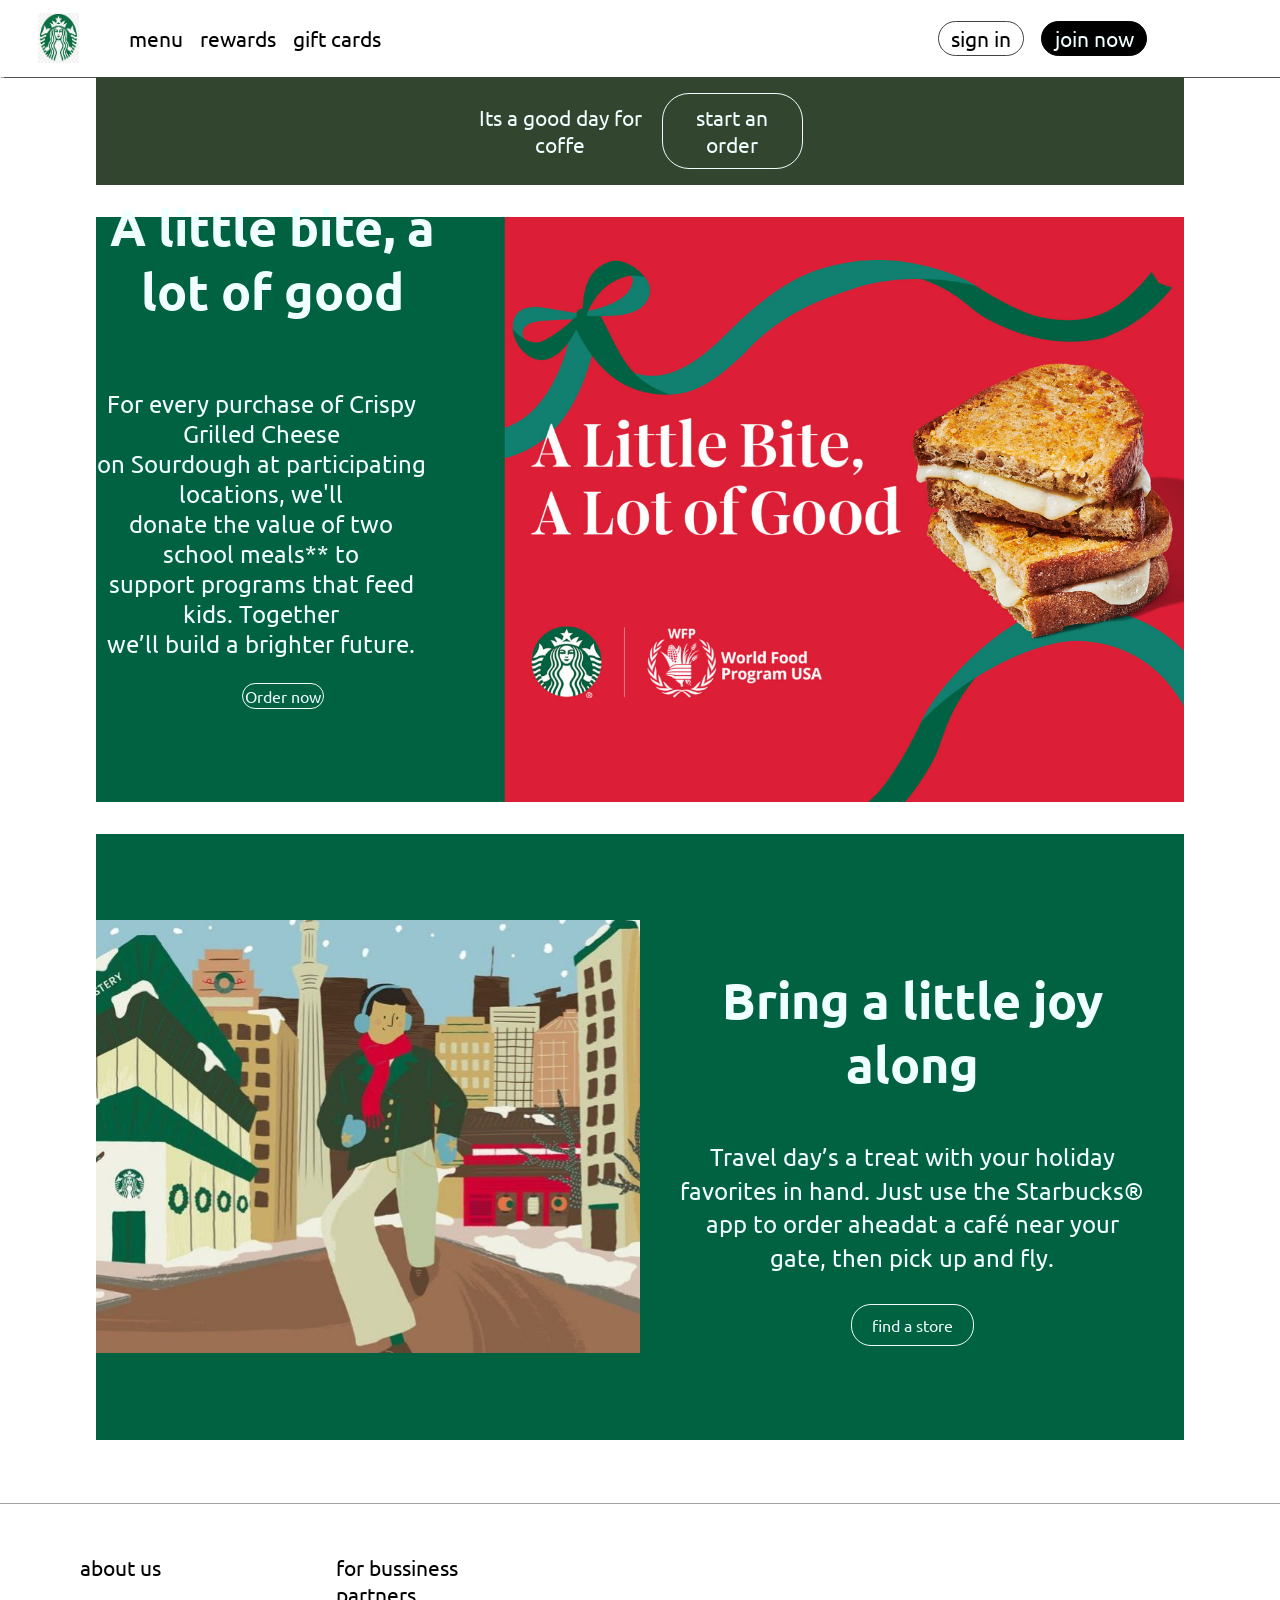
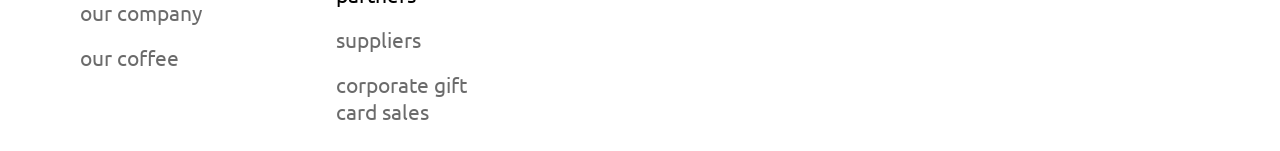
==== index.html @ ed2dbbd5 "first commit" ====
<html lang="en">
<head>
    <meta charset="UTF-8">
    <meta name="viewport" content="width=device-width, initial-scale=1.0">
    <title>Starbucks Cofee Company</title>
    <link rel="stylesheet" href="style.css">
</head>
<body>
    <header>
        <img src="starbucks_logo.jpg" alt="">
        <div class="header_left">
            <a href="">menu</a>
            <a href="">rewards</a>
            <a href="">gift cards</a>
        </div>
        <div class="header_right">
            <a href="" id="sign_in">sign in</a>
            <a href="" id="join_now">join now</a>
        </div>
    </header>
    <section class="first">
        <div>Its a good day for coffe</div>
        <a href="">start an order</a>
    </section>
    <section class="img-right">
        <div class="text text-right">
            <h1>A little bite, a lot of good</h1>
            <p>For every purchase of Crispy Grilled Cheese</br>on Sourdough at participating locations, we'll</br>donate the value of two school meals** to</br>support programs that feed kids. Together</br>we’ll build a brighter future.</p>
            <a href="">Order now</a>
        </div>
        <div class="img-right1">
            <img src="img_right_1.jpg" alt="">
        </div>
    </section>
    <section class="img-left">
        <div class="img-left1">
            <img src="img_left_2.jpg" alt="">
        </div>
        <div class="text text-left">
            <h1>Bring a little joy along</h1>
            <p>Travel day’s a treat with your holiday favorites in hand. Just use the Starbucks® app to order aheadat a café near your gate, then pick up and fly.</p>
            <a href="">find a store</a>
        </div>
    </section>
    <footer>
        <div class="column">
            <h2>about us</h2> 
            <a href="">our company</a>
            <a href="">our coffee</a>
        </div>
        <div class="column">
            <h2>for bussiness partners</h2>
            <a href="">suppliers</a>
            <a href="">corporate gift card sales</a>
        </div>
    </footer>
    <script src="main.js"></script>
</body>
</html>
---- style.css ----
@import url('https://fonts.googleapis.com/css2?family=Ubuntu:ital,wght@0,300;0,400;0,500;0,700;1,300;1,400;1,500;1,700&display=swap');

*{
    font-size: 21px;
}

body{
    padding: 0;
    margin: 0;
    max-width: 100vw;
    font-family: "Ubuntu", sans-serif;
    font-weight: 400;
    font-style: normal;
}

header{
    height: 8.5%;
    display: flex;
    flex-wrap: nowrap;
    align-items: center;
    box-shadow: 1px .5px 1px rgb(80, 80, 80);
}
.header_left{
    display: flex;
    justify-content:start;
    padding-left: 3.9%;
    gap: 17px;
    width: 40%;
}
.header_right{
    display: flex;
    justify-content: flex-end;
    padding-right: 10.4%;
    gap: 17px;
    width: 40%;
}
#sign_in{
    border: 1.5px solid rgb(66, 66, 66);
    border-radius: 20px;
    padding-left: 2.4%;
    padding-bottom: .6%;
    padding-right: 2.4%;
    padding-top: .6%;
    color:black;
}
#join_now{
    border: 1px solid black;
    border-radius: 20px;
    padding-left: 2.4%;
    padding-bottom: .6%;
    padding-right: 2.4%;
    padding-top: .6%;
    color:azure;
    background-color: black;
}

.header_left a{
    text-decoration: none;
    color: black;
}
.header_right a{
    text-decoration: none;
}
header img{
    height: 65%;
    width: 3.2%;
    padding-left: 3%;
}

.first a{
    text-decoration: none;
    color: azure;
    margin-right: 35%;
    border: 1.5px solid azure;
    border-radius: 27px;
    padding: 10px;
}
.first a:hover{
    background-color: #267a2a;
}
.first{
    background-color: #32462F;
    color:azure;
    width: 85%;
    height: 12%;
    margin-left: 7.5%;
    text-align: center;
    display: flex;
    align-items: center;
    justify-content: space-evenly;
}
.first div{
    margin-left: 33.4%;
}



.img-right{
    width: 85%;
    height: 65%;
    background-color: #006241;
    margin-left: 7.5%;
    margin-top: 2.5%;
    display: flex;
}
.text-right{
    color:azure;
    text-align: left;
    text-align: center;
    margin-bottom: 8.5%;
    display: flex;
    justify-content: flex-end;
    flex-direction: column;
    align-items: end;
    width: 50%;
}
.text-right a{
    text-decoration: none;
    color: azure;
    font-size: 16px;
    border: 1.3px solid azure;
    border-radius: 20px;
    padding: 10px 20px;
    display: inline-block;
    padding: .6%;
    margin-right: 35.5%;
}
.text-right a:hover{
    opacity: 14;
}
.text-right h1{
    font-size: 50px;
}
.text-right p{
    font-size: 24px;
    margin-right: 6.5%;
}
.img-right1{
    display: flex;
    flex-direction: row;
    margin-left: 5%;
}


.img-left {
    width: 85%;
    height: auto; 
    min-height: 606.1px; 
    background-color: #006241;
    margin-left: 7.5%;
    margin-top: 2.5%;
    display: flex;
    align-items: center; 
    justify-content: space-between; 
    overflow: hidden; 
}

.img-left1 {
    width: 50%; 
    height: 100%;
    display: flex;
    align-items: center;
    justify-content: flex-start;    
}

.img-left1 img {
    width: 100%;
    height: 100%;
    object-fit: cover; 
    display: block;
}

.text-left {
    color: azure;
    width: 50%;
    padding: 40px;
    display: flex;
    flex-direction: column;
    align-items: center;
    justify-content: center;
    text-align: center;
    box-sizing: border-box;
}

.text-left h1 {
    font-size: 50px;
    margin-bottom: 20px;
    width: 100%;
    text-align: center;
}

.text-left p {
    font-size: 24px;
    margin-bottom: 30px;
    width: 100%;
    text-align: center;
    line-height: 1.4;
}

.text-left a {
    text-decoration: none;
    color: azure;
    font-size: 16px;
    border: 1.3px solid azure;
    border-radius: 20px;
    padding: 10px 20px;
    display: inline-block;
}


.column{
    display: flex;
    flex-direction: column;
    width: 20%;
    align-items: start;
    margin-top: 2.6%;
    margin-bottom: 2%;
}
.column h2{
    display: flex;
    flex-direction: column;
    margin-left: 80px;
    font-weight: 400;
}
.column a{
    text-decoration: none;
    margin-left: 80px;
    color: #00000094;
}
.column :nth-child(3){
    padding-top: 18.5px;
}
footer{
    display: flex;
    width: 100vw;
    box-shadow: 0 -.5px rgb(70, 70, 70);
    margin-top: 5%;
}
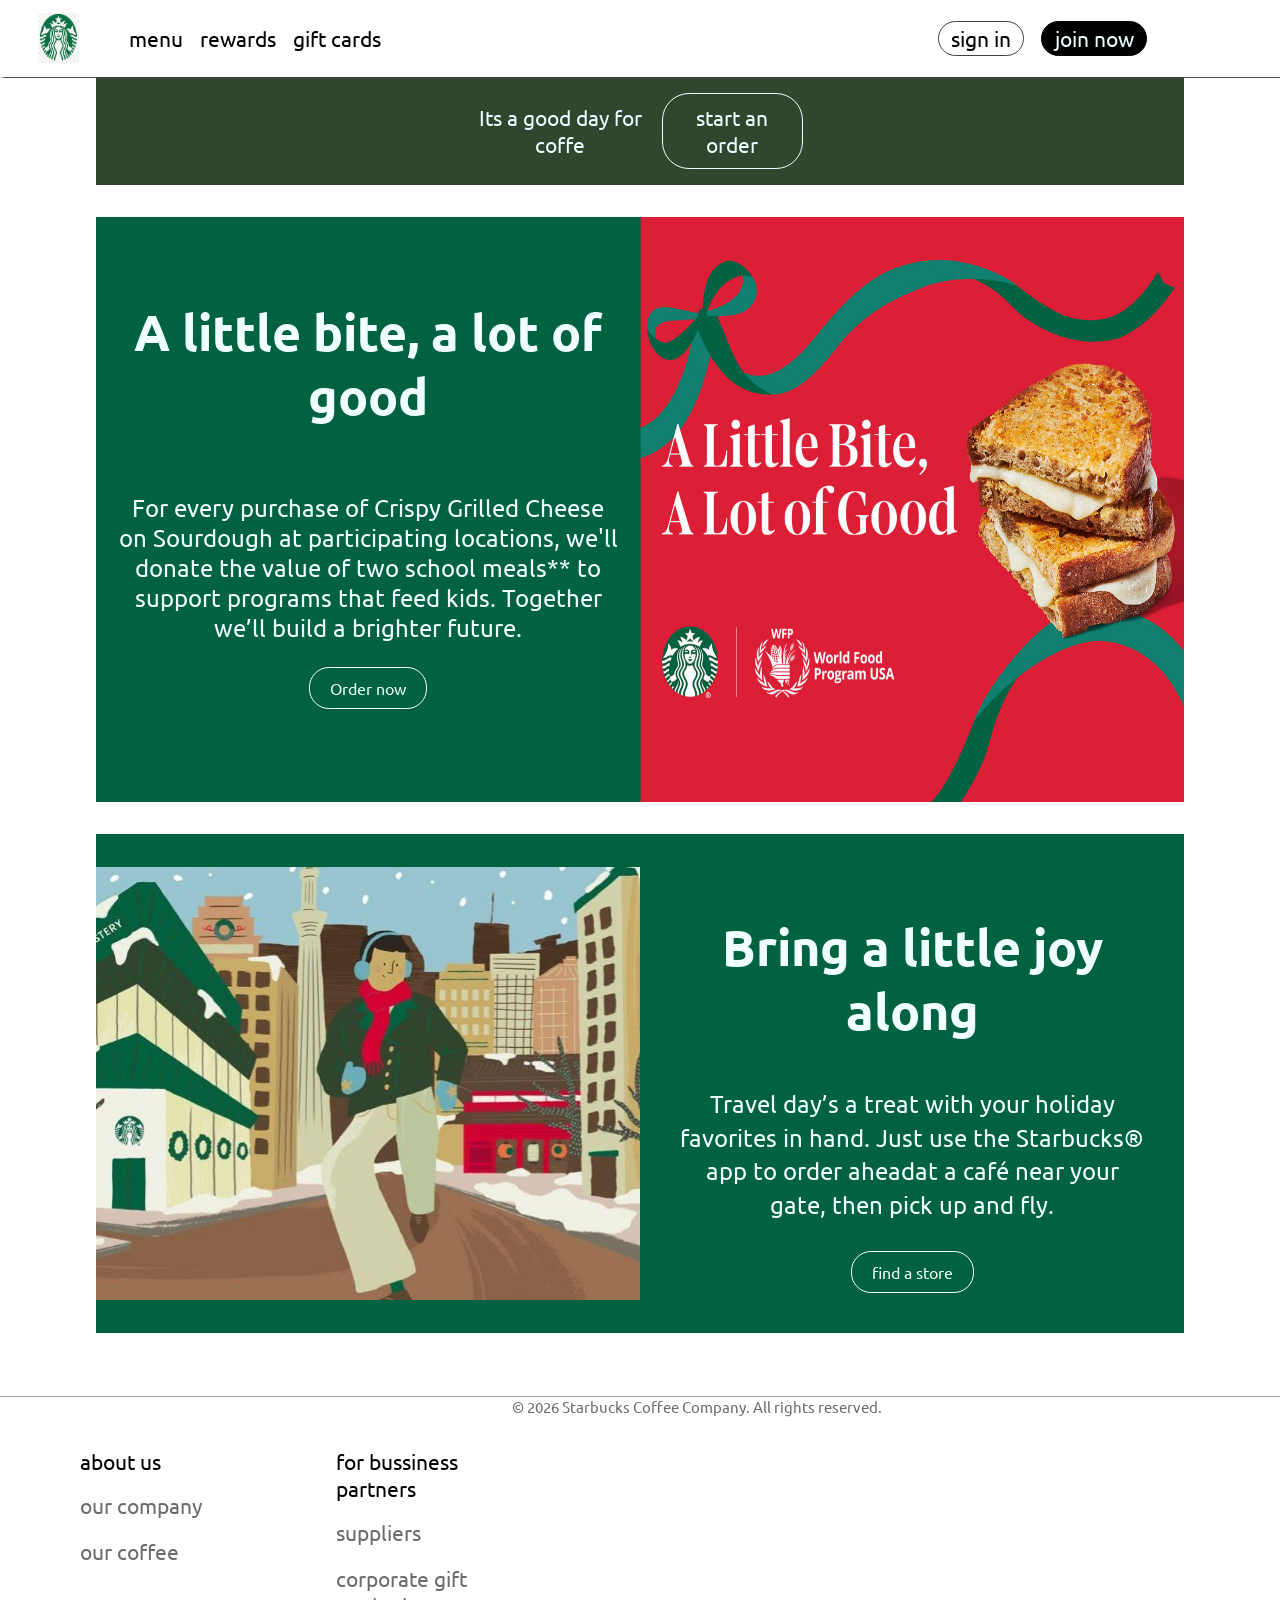
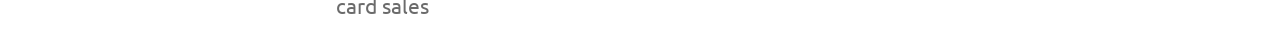
==== commit fd13382b: "added phone adoptation(without header and .rights is bulshit in pc)" ====
--- a/index.html
+++ b/index.html
@@ -53,6 +53,7 @@
             <a href="">suppliers</a>
             <a href="">corporate gift card sales</a>
         </div>
+        <div class="rights">© 2026 Starbucks Coffee Company. All rights reserved.</div>
     </footer>
     <script src="main.js"></script>
 </body>
--- a/style.css
+++ b/style.css
@@ -2,6 +2,7 @@
 
 *{
     font-size: 21px;
+    overflow-x: hidden;
 }
 
 body{
@@ -42,6 +43,9 @@
     padding-right: 2.4%;
     padding-top: .6%;
     color:black;
+}
+#sign_in:hover{
+    background-color: lightgray;
 }
 #join_now{
     border: 1px solid black;
@@ -53,10 +57,16 @@
     color:azure;
     background-color: black;
 }
+#join_now:hover{
+    background-color: #3b4040;
+}
 
 .header_left a{
     text-decoration: none;
     color: black;
+}
+.header_left a:hover{
+    color:#0f941a;
 }
 .header_right a{
     text-decoration: none;
@@ -76,7 +86,7 @@
     padding: 10px;
 }
 .first a:hover{
-    background-color: #267a2a;
+    background-color: #0a5422;
 }
 .first{
     background-color: #32462F;
@@ -105,16 +115,92 @@
 }
 .text-right{
     color:azure;
-    text-align: left;
     text-align: center;
     margin-bottom: 8.5%;
     display: flex;
     justify-content: flex-end;
     flex-direction: column;
-    align-items: end;
+    align-items: center;
     width: 50%;
+    box-sizing: border-box;
+
 }
 .text-right a{
+    text-decoration: none;
+    color: azure;
+    font-size: 16px;
+    border: 1.3px solid azure;
+    border-radius: 20px;
+    padding: 10px 20px;
+    /* display: inline-block;
+    padding: .6%;
+    margin-right: 35.5%; */ 
+}
+.text-right a:hover{
+    background-color: #034505;
+}
+.text-right h1{
+    font-size: 50px;
+}
+.text-right p{
+    font-size: 24px;
+}
+.img-right1{
+    width: 50%;
+}
+.img-right1 img{
+    width: 100%;
+    height: 100%;
+}
+
+
+.img-left {
+    width: 85%;
+    background-color: #006241;
+    margin-left: 7.5%;
+    margin-top: 2.5%;
+    display: flex;
+    align-items: center; 
+    justify-content: space-between; 
+    overflow: hidden; 
+}
+
+.img-left1 {
+    width: 50%;    
+}
+
+.img-left1 img {
+    width: 100%;
+    height: 100%;
+}
+
+.text-left {
+    color: azure;
+    width: 50%;
+    padding: 40px;
+    display: flex;
+    flex-direction: column;
+    align-items: center;
+    justify-content: center;
+    text-align: center;
+    box-sizing: border-box;
+}
+
+.text-left h1 {
+    font-size: 50px;
+    margin-bottom: 20px;
+    text-align: center;
+}
+
+.text-left p {
+    font-size: 24px;
+    margin-bottom: 30px;
+    width: 100%;
+    text-align: center;
+    line-height: 1.4;
+}
+
+.text-left a {
     text-decoration: none;
     color: azure;
     font-size: 16px;
@@ -122,89 +208,9 @@
     border-radius: 20px;
     padding: 10px 20px;
     display: inline-block;
-    padding: .6%;
-    margin-right: 35.5%;
-}
-.text-right a:hover{
-    opacity: 14;
-}
-.text-right h1{
-    font-size: 50px;
-}
-.text-right p{
-    font-size: 24px;
-    margin-right: 6.5%;
-}
-.img-right1{
-    display: flex;
-    flex-direction: row;
-    margin-left: 5%;
-}
-
-
-.img-left {
-    width: 85%;
-    height: auto; 
-    min-height: 606.1px; 
-    background-color: #006241;
-    margin-left: 7.5%;
-    margin-top: 2.5%;
-    display: flex;
-    align-items: center; 
-    justify-content: space-between; 
-    overflow: hidden; 
-}
-
-.img-left1 {
-    width: 50%; 
-    height: 100%;
-    display: flex;
-    align-items: center;
-    justify-content: flex-start;    
-}
-
-.img-left1 img {
-    width: 100%;
-    height: 100%;
-    object-fit: cover; 
-    display: block;
-}
-
-.text-left {
-    color: azure;
-    width: 50%;
-    padding: 40px;
-    display: flex;
-    flex-direction: column;
-    align-items: center;
-    justify-content: center;
-    text-align: center;
-    box-sizing: border-box;
-}
-
-.text-left h1 {
-    font-size: 50px;
-    margin-bottom: 20px;
-    width: 100%;
-    text-align: center;
-}
-
-.text-left p {
-    font-size: 24px;
-    margin-bottom: 30px;
-    width: 100%;
-    text-align: center;
-    line-height: 1.4;
-}
-
-.text-left a {
-    text-decoration: none;
-    color: azure;
-    font-size: 16px;
-    border: 1.3px solid azure;
-    border-radius: 20px;
-    padding: 10px 20px;
-    display: inline-block;
+}
+.text-left a:hover{
+    background-color: #034505;
 }
 
 
@@ -227,6 +233,9 @@
     margin-left: 80px;
     color: #00000094;
 }
+.column a:hover{
+    color:#46484d;
+}
 .column :nth-child(3){
     padding-top: 18.5px;
 }
@@ -235,4 +244,99 @@
     width: 100vw;
     box-shadow: 0 -.5px rgb(70, 70, 70);
     margin-top: 5%;
+}
+.rights{
+    color: #00000094;
+    font-size: 15px;
+}
+
+@media (orientation: portrait) and (max-width:430px) {
+    .first{
+        width: 100%;
+        margin-left: 0%;
+    }
+    .first div  {
+        font-size: 18.5px;
+        margin: 0%;
+    }
+    .first a{
+        font-size: 18.5px;
+        margin: 0%;
+    }
+
+    .img-right{
+        display: flex;
+        flex-direction: column-reverse;
+        width: 100%;
+        margin-left: 0%;
+        margin-top: 5%;
+    }
+    .img-right1{
+        width: 100%;
+        height: 50%;
+    }
+    .text-right{
+        width: 100%;
+    }
+    .text-right h1{
+        font-size: 28px;
+    }
+    .text-right p{
+        font-size: 20px;
+    }
+    .img-right1 img{
+        margin-top: 0%;
+    }
+
+    .img-left{
+        display: flex;
+        flex-direction: column;
+        width: 100%;
+        margin-left: 0%;
+        margin-top: 5%;
+    }
+    .img-left1{
+        width: 100%;
+        height: 50%;
+    }
+    .text-left{
+        width: 100%;
+    }
+    .text-left h1{
+        font-size: 28px;
+    }
+    .text-left p{
+        font-size: 20px;
+    }
+    .img-left1 img{
+        margin-top: 0%;
+    }
+
+    footer{
+        width: 100%;
+        display: flex;
+        flex-direction: column;
+        align-items: start;
+        margin: 0%;
+        }
+    .column{
+        width: 100%;
+        display: flex;
+        flex-direction: column;
+        align-items: start;
+        }
+    footer:last-child{
+        margin-bottom: 7%;
+    }
+    .column h2{
+        margin-left: 5%;
+    }
+    .column a{
+        margin-left: 5%;
+    }
+    .rights{
+        margin-top: 5%;
+        margin-left: 3%;
+        margin-bottom: 4%;
+    }
 }
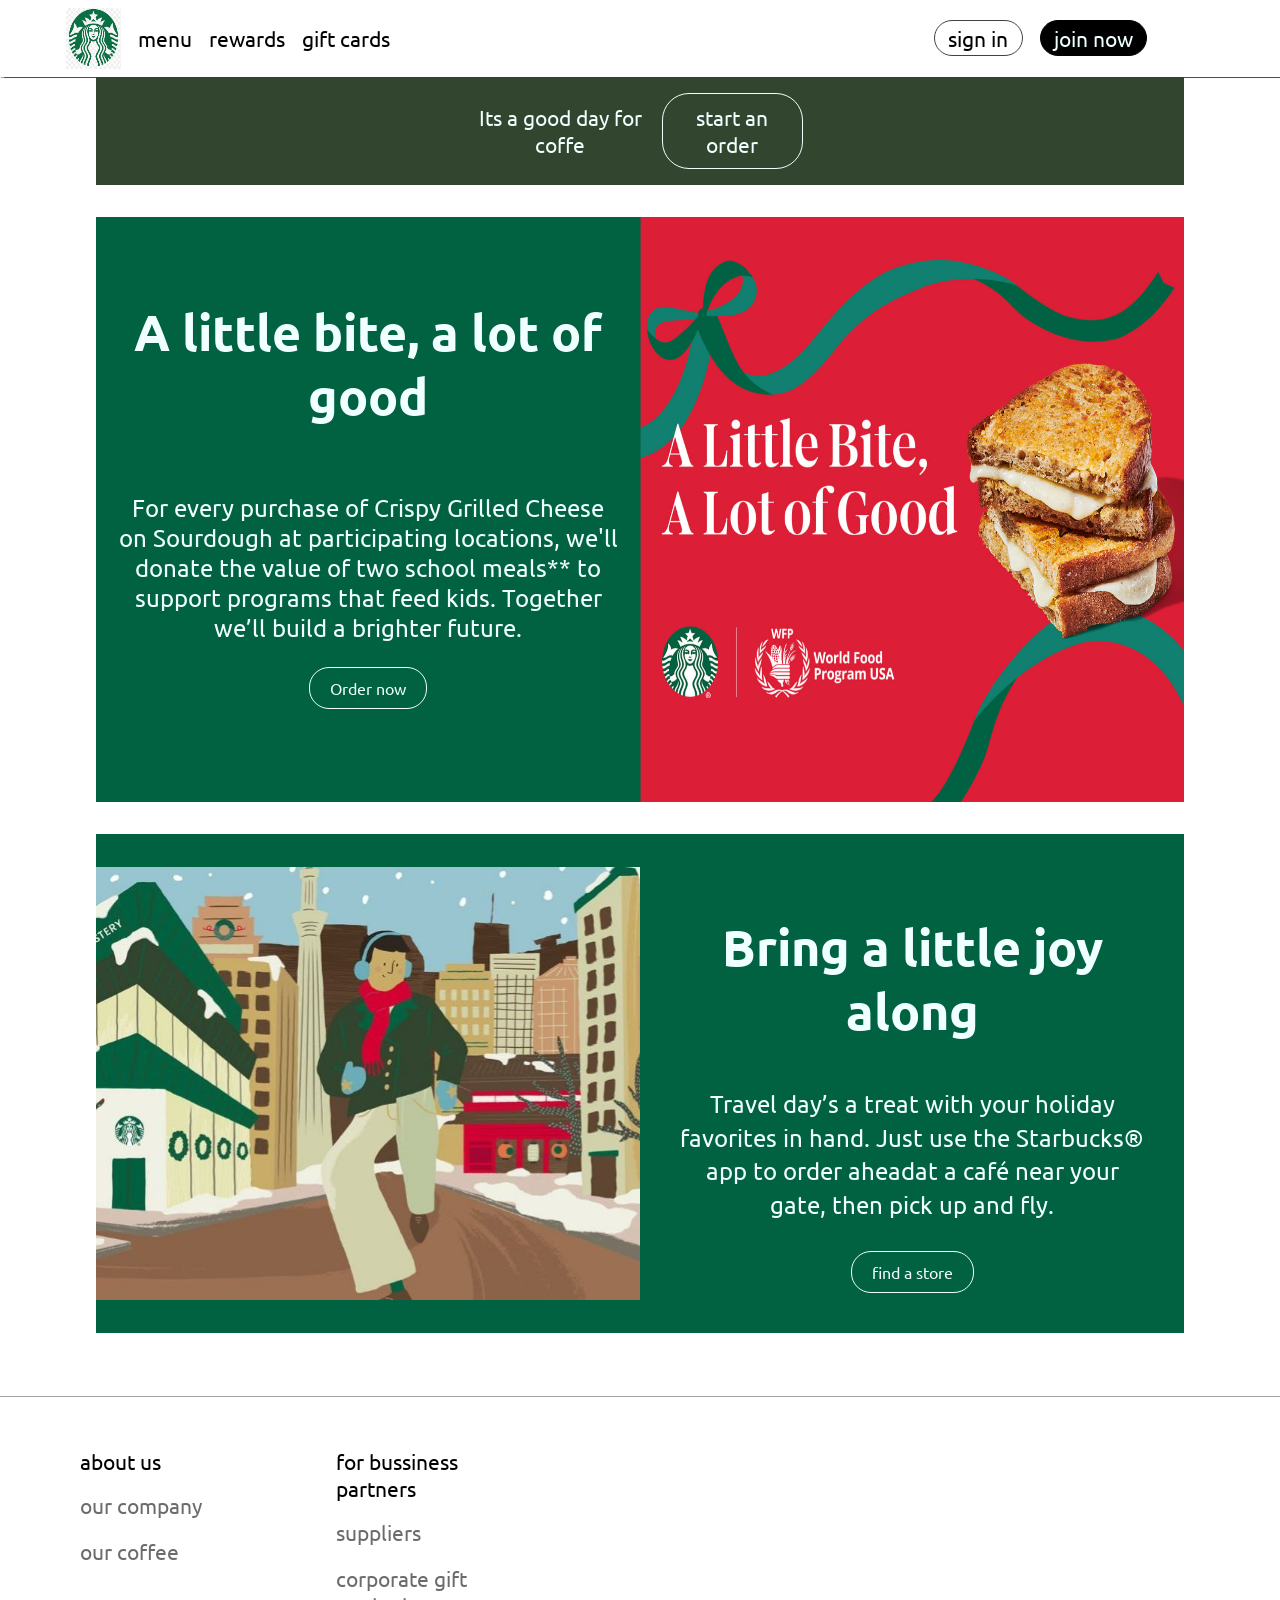
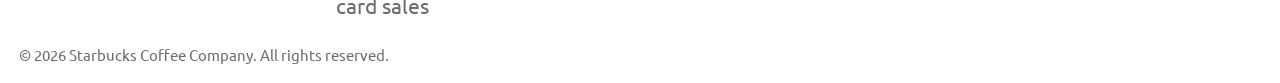
==== commit e1ed5c6f: "full phone adopt" ====
--- a/index.html
+++ b/index.html
@@ -7,8 +7,8 @@
 </head>
 <body>
     <header>
-        <img src="starbucks_logo.jpg" alt="">
         <div class="header_left">
+            <img src="starbucks_logo.jpg" alt="">
             <a href="">menu</a>
             <a href="">rewards</a>
             <a href="">gift cards</a>
@@ -43,15 +43,17 @@
         </div>
     </section>
     <footer>
-        <div class="column">
-            <h2>about us</h2> 
-            <a href="">our company</a>
-            <a href="">our coffee</a>
-        </div>
-        <div class="column">
-            <h2>for bussiness partners</h2>
-            <a href="">suppliers</a>
-            <a href="">corporate gift card sales</a>
+        <div class="footer2">
+            <div class="column">
+                <h2>about us</h2> 
+                <a href="">our company</a>
+                <a href="">our coffee</a>
+            </div>
+            <div class="column">
+                <h2>for bussiness partners</h2>
+                <a href="">suppliers</a>
+                <a href="">corporate gift card sales</a>
+            </div>
         </div>
         <div class="rights">© 2026 Starbucks Coffee Company. All rights reserved.</div>
     </footer>
--- a/style.css
+++ b/style.css
@@ -23,17 +23,19 @@
 }
 .header_left{
     display: flex;
+    align-items: center;
     justify-content:start;
     padding-left: 3.9%;
     gap: 17px;
-    width: 40%;
+    width: 50%;
+    height: 100%;
 }
 .header_right{
     display: flex;
     justify-content: flex-end;
     padding-right: 10.4%;
     gap: 17px;
-    width: 40%;
+    width: 50%;
 }
 #sign_in{
     border: 1.5px solid rgb(66, 66, 66);
@@ -64,17 +66,18 @@
 .header_left a{
     text-decoration: none;
     color: black;
+    display: flex;
+}
+.header_left img{
+    padding-left: 3%;
+    width: 10%;
+    height: 80%;
 }
 .header_left a:hover{
     color:#0f941a;
 }
 .header_right a{
     text-decoration: none;
-}
-header img{
-    height: 65%;
-    width: 3.2%;
-    padding-left: 3%;
 }
 
 .first a{
@@ -240,17 +243,52 @@
     padding-top: 18.5px;
 }
 footer{
-    display: flex;
     width: 100vw;
     box-shadow: 0 -.5px rgb(70, 70, 70);
     margin-top: 5%;
 }
+.footer2{
+    display: flex;
+}
 .rights{
     color: #00000094;
     font-size: 15px;
+    margin-left: 1.5%;
+    margin-bottom: 1.5%;
 }
 
 @media (orientation: portrait) and (max-width:430px) {
+    .header_left{
+        gap: 2px;
+        margin: 0%;
+        font-size: 18px;
+        width: 65%;
+        padding: 0%;
+        gap: 12px;
+    }
+    .header_left img{
+        height: 50%;
+        width: 16%;
+        padding:0%;
+        margin: 0%;
+    }
+    .header_left a{
+        font-size: 18px;
+        gap: 6.7px;
+        margin: 0%;
+    }
+    .header_right{
+        gap: 10px;
+        font-size: 18px;
+        width: 35%;
+        padding: 0%;
+        margin-left: auto;
+    }
+    .header_right a{
+        font-size: 18px;
+        margin: 0%;
+    }
+
     .first{
         width: 100%;
         margin-left: 0%;
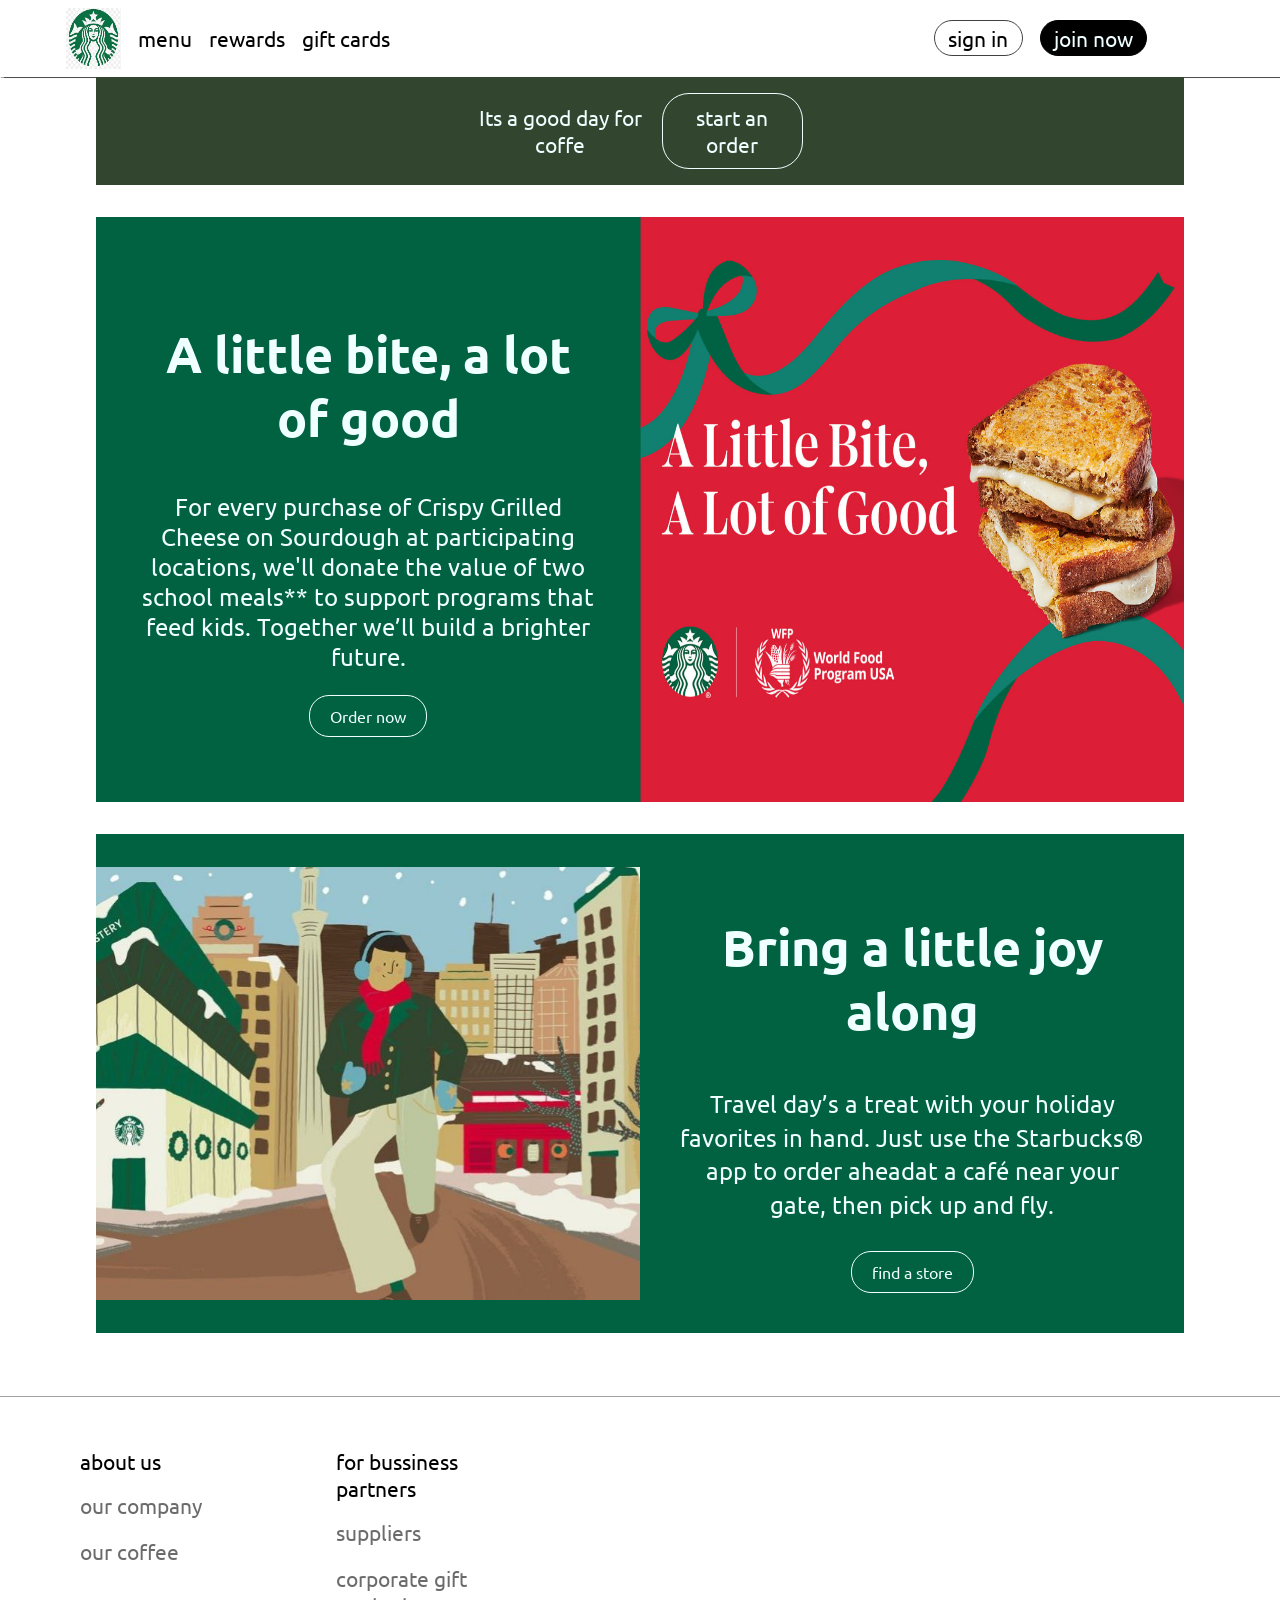
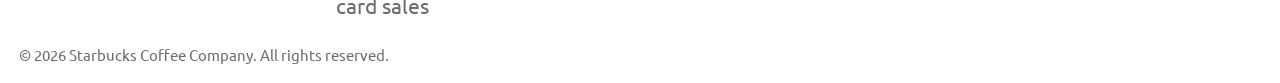
==== commit 97da5096: "full phone adopt mb" ====
--- a/index.html
+++ b/index.html
@@ -25,7 +25,7 @@
     <section class="img-right">
         <div class="text text-right">
             <h1>A little bite, a lot of good</h1>
-            <p>For every purchase of Crispy Grilled Cheese</br>on Sourdough at participating locations, we'll</br>donate the value of two school meals** to</br>support programs that feed kids. Together</br>we’ll build a brighter future.</p>
+             <p>For every purchase of Crispy Grilled Cheese on Sourdough at participating locations, we'll donate the value of two school meals** to support programs that feed kids. Together we’ll build a brighter future.</p>
             <a href="">Order now</a>
         </div>
         <div class="img-right1">
--- a/style.css
+++ b/style.css
@@ -119,14 +119,13 @@
 .text-right{
     color:azure;
     text-align: center;
-    margin-bottom: 8.5%;
-    display: flex;
-    justify-content: flex-end;
+    display: flex;
+    justify-content: center;
     flex-direction: column;
     align-items: center;
     width: 50%;
     box-sizing: border-box;
-
+    padding: 40px;
 }
 .text-right a{
     text-decoration: none;
@@ -135,9 +134,7 @@
     border: 1.3px solid azure;
     border-radius: 20px;
     padding: 10px 20px;
-    /* display: inline-block;
-    padding: .6%;
-    margin-right: 35.5%; */ 
+    margin-top: 5%;
 }
 .text-right a:hover{
     background-color: #034505;
@@ -147,6 +144,7 @@
 }
 .text-right p{
     font-size: 24px;
+    margin: 0;
 }
 .img-right1{
     width: 50%;
@@ -257,7 +255,7 @@
     margin-bottom: 1.5%;
 }
 
-@media (orientation: portrait) and (max-width:430px) {
+@media (orientation: portrait) and (max-width:500px) {
     .header_left{
         gap: 2px;
         margin: 0%;
@@ -265,6 +263,7 @@
         width: 65%;
         padding: 0%;
         gap: 12px;
+        overflow-x: visible;
     }
     .header_left img{
         height: 50%;
@@ -273,19 +272,19 @@
         margin: 0%;
     }
     .header_left a{
-        font-size: 18px;
+        font-size: 14px;
         gap: 6.7px;
         margin: 0%;
     }
     .header_right{
         gap: 10px;
-        font-size: 18px;
+        font-size: 16px;
         width: 35%;
         padding: 0%;
         margin-left: auto;
     }
     .header_right a{
-        font-size: 18px;
+        font-size: 14px;
         margin: 0%;
     }
 
@@ -294,11 +293,11 @@
         margin-left: 0%;
     }
     .first div  {
-        font-size: 18.5px;
+        font-size: 16px;
         margin: 0%;
     }
     .first a{
-        font-size: 18.5px;
+        font-size: 15px;
         margin: 0%;
     }
 
@@ -306,8 +305,10 @@
         display: flex;
         flex-direction: column-reverse;
         width: 100%;
+        height: 50%;
         margin-left: 0%;
         margin-top: 5%;
+        padding: 0%;
     }
     .img-right1{
         width: 100%;
@@ -315,12 +316,20 @@
     }
     .text-right{
         width: 100%;
+        height: 50%;
+        padding: 14px 12px 14px 12px;
     }
     .text-right h1{
-        font-size: 28px;
+        font-size: 20px;
+        margin-top: 2%;
+        margin-bottom: 2%;
     }
     .text-right p{
-        font-size: 20px;
+        font-size: 16px;
+    }
+    .text-right a{
+        margin-top: 2%;
+        margin-bottom: 2%;
     }
     .img-right1 img{
         margin-top: 0%;
@@ -339,12 +348,17 @@
     }
     .text-left{
         width: 100%;
+        padding: 5px;
+        padding: 14px 12px 14px 12px;
     }
     .text-left h1{
-        font-size: 28px;
+        font-size: 20px;
+        margin: 5px 0px 5px 0px;
     }
     .text-left p{
-        font-size: 20px;
+        font-size: 16px;
+        padding: 0;
+        margin: 0%;
     }
     .img-left1 img{
         margin-top: 0%;
@@ -368,13 +382,20 @@
     }
     .column h2{
         margin-left: 5%;
+        font-size: 16px;
     }
     .column a{
         margin-left: 5%;
+        font-size: 16px;
     }
     .rights{
         margin-top: 5%;
         margin-left: 3%;
         margin-bottom: 4%;
-    }
+        font-size: 12.5px;
+    }
+}
+
+@media (orientation: portrait) and (max-width:360px){
+
 }
